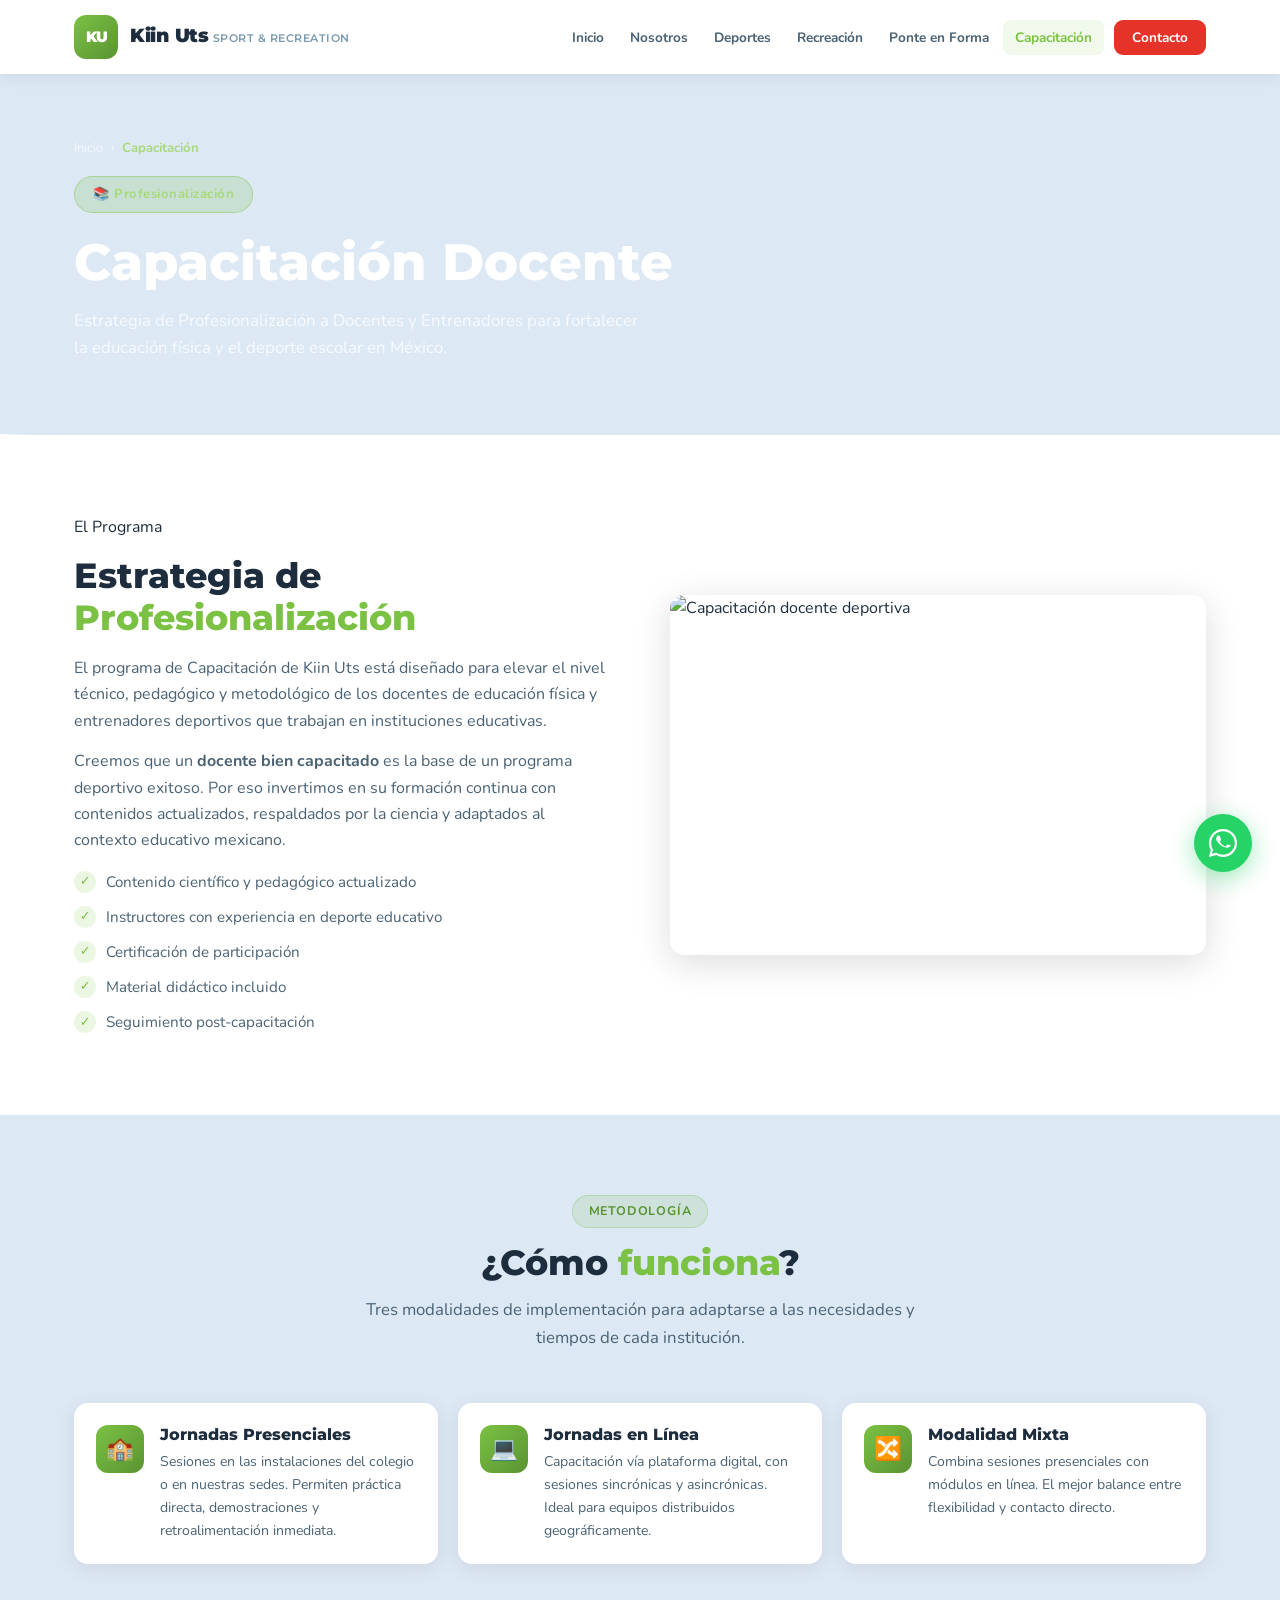
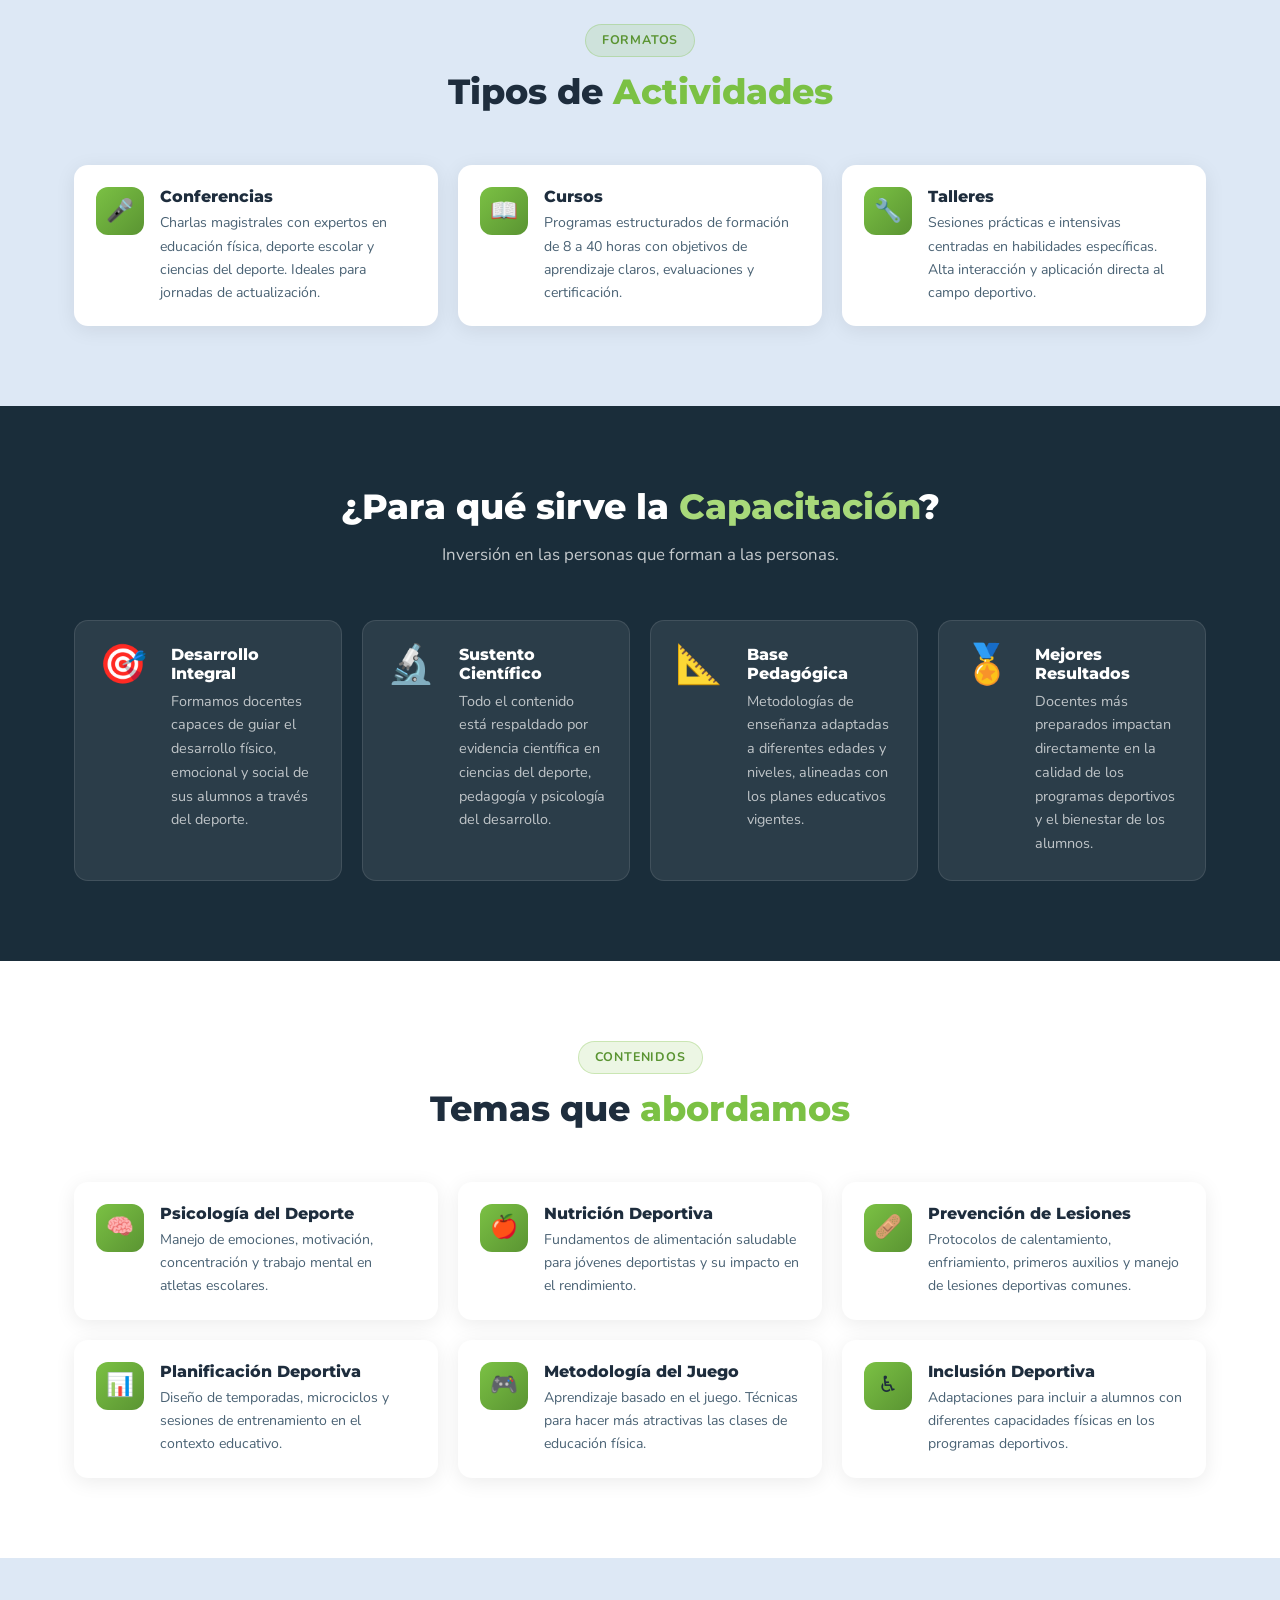
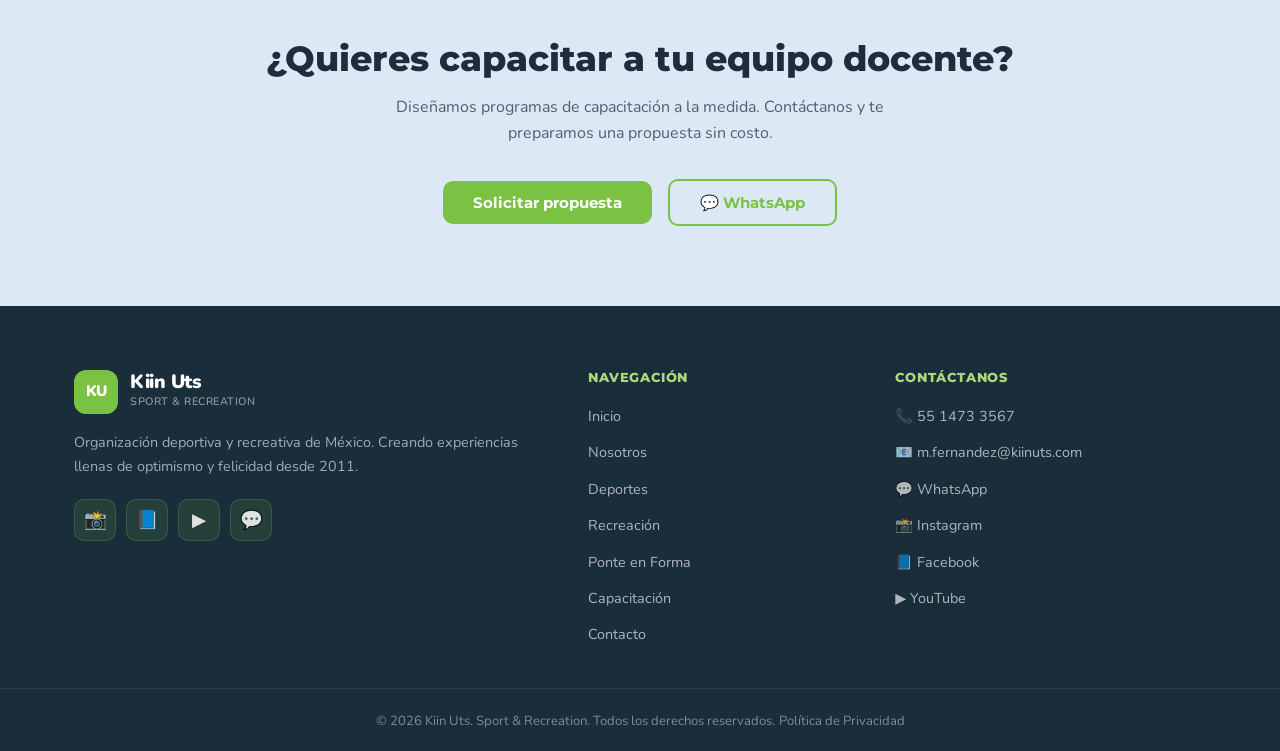
==== capacitacion.html @ e19d5873 "Build complete multi-page Kiin Uts website (7 pages) Design system: light blue bg (#dde8f5), green (" ====
<!DOCTYPE html>
<html lang="es">
<head>
  <meta charset="UTF-8">
  <meta name="viewport" content="width=device-width, initial-scale=1.0">
  <meta name="description" content="Capacitación docente y de entrenadores con Kiin Uts — Estrategia de Profesionalización para el deporte educativo en México.">
  <title>Capacitación · Kiin Uts Sport &amp; Recreation</title>
  <link rel="icon" href="data:image/svg+xml,<svg xmlns='http://www.w3.org/2000/svg' viewBox='0 0 100 100'><text y='.9em' font-size='90'>📚</text></svg>">
  <link rel="stylesheet" href="css/style.css">
</head>
<body>

<div id="nav-ph"></div>
<script src="js/shared.js"></script>

<!-- ══ HERO ══════════════════════════════════════════════ -->
<div class="page-hero" style="background-image:url('https://images.unsplash.com/photo-1524178232363-1fb2b075b655?w=1400&q=80')">
  <div class="container">
    <div class="breadcrumb">
      <a href="index.html">Inicio</a> › <span>Capacitación</span>
    </div>
    <div class="hero-tag">📚 Profesionalización</div>
    <h1>Capacitación Docente</h1>
    <p>Estrategia de Profesionalización a Docentes y Entrenadores para fortalecer la educación física y el deporte escolar en México.</p>
  </div>
</div>

<!-- ══ ¿QUÉ ES? ════════════════════════════════════════ -->
<section class="section section-alt">
  <div class="container">
    <div class="split">
      <div class="split-text fade-in-l">
        <div class="tag">El Programa</div>
        <h2>Estrategia de <span class="accent-green">Profesionalización</span></h2>
        <p>El programa de Capacitación de Kiin Uts está diseñado para elevar el nivel técnico, pedagógico y metodológico de los docentes de educación física y entrenadores deportivos que trabajan en instituciones educativas.</p>
        <p>Creemos que un <strong>docente bien capacitado</strong> es la base de un programa deportivo exitoso. Por eso invertimos en su formación continua con contenidos actualizados, respaldados por la ciencia y adaptados al contexto educativo mexicano.</p>
        <ul class="sub-list" style="margin-top:16px">
          <li>Contenido científico y pedagógico actualizado</li>
          <li>Instructores con experiencia en deporte educativo</li>
          <li>Certificación de participación</li>
          <li>Material didáctico incluido</li>
          <li>Seguimiento post-capacitación</li>
        </ul>
      </div>
      <div class="split-img fade-in-r">
        <img src="https://images.unsplash.com/photo-1544531586-fde5298cdd40?w=800&q=80&fit=crop" alt="Capacitación docente deportiva" loading="lazy">
      </div>
    </div>
  </div>
</section>

<!-- ══ CÓMO FUNCIONA ══════════════════════════════════ -->
<section class="section">
  <div class="container">
    <div class="section-header fade-in">
      <div class="tag">Metodología</div>
      <h2>¿Cómo <span class="accent-green">funciona</span>?</h2>
      <p>Tres modalidades de implementación para adaptarse a las necesidades y tiempos de cada institución.</p>
    </div>
    <div class="features-grid">
      <div class="feature-item fade-in">
        <div class="feature-icon">🏫</div>
        <div class="feature-text">
          <h4>Jornadas Presenciales</h4>
          <p>Sesiones en las instalaciones del colegio o en nuestras sedes. Permiten práctica directa, demostraciones y retroalimentación inmediata.</p>
        </div>
      </div>
      <div class="feature-item fade-in">
        <div class="feature-icon">💻</div>
        <div class="feature-text">
          <h4>Jornadas en Línea</h4>
          <p>Capacitación vía plataforma digital, con sesiones sincrónicas y asincrónicas. Ideal para equipos distribuidos geográficamente.</p>
        </div>
      </div>
      <div class="feature-item fade-in">
        <div class="feature-icon">🔀</div>
        <div class="feature-text">
          <h4>Modalidad Mixta</h4>
          <p>Combina sesiones presenciales con módulos en línea. El mejor balance entre flexibilidad y contacto directo.</p>
        </div>
      </div>
    </div>

    <div class="section-header fade-in" style="margin-top:60px">
      <div class="tag">Formatos</div>
      <h2>Tipos de <span class="accent-green">Actividades</span></h2>
    </div>
    <div class="features-grid">
      <div class="feature-item fade-in">
        <div class="feature-icon">🎤</div>
        <div class="feature-text">
          <h4>Conferencias</h4>
          <p>Charlas magistrales con expertos en educación física, deporte escolar y ciencias del deporte. Ideales para jornadas de actualización.</p>
        </div>
      </div>
      <div class="feature-item fade-in">
        <div class="feature-icon">📖</div>
        <div class="feature-text">
          <h4>Cursos</h4>
          <p>Programas estructurados de formación de 8 a 40 horas con objetivos de aprendizaje claros, evaluaciones y certificación.</p>
        </div>
      </div>
      <div class="feature-item fade-in">
        <div class="feature-icon">🔧</div>
        <div class="feature-text">
          <h4>Talleres</h4>
          <p>Sesiones prácticas e intensivas centradas en habilidades específicas. Alta interacción y aplicación directa al campo deportivo.</p>
        </div>
      </div>
    </div>
  </div>
</section>

<!-- ══ ¿PARA QUÉ? ══════════════════════════════════════ -->
<section class="section section-dark">
  <div class="container">
    <div class="section-header fade-in">
      <h2 style="color:#fff">¿Para qué sirve la <span style="color:var(--green-l)">Capacitación</span>?</h2>
      <p>Inversión en las personas que forman a las personas.</p>
    </div>
    <div class="features-grid" style="grid-template-columns:repeat(auto-fill,minmax(260px,1fr))">
      <div class="benefit-item fade-in">
        <div class="benefit-num">🎯</div>
        <div class="benefit-text">
          <h4>Desarrollo Integral</h4>
          <p>Formamos docentes capaces de guiar el desarrollo físico, emocional y social de sus alumnos a través del deporte.</p>
        </div>
      </div>
      <div class="benefit-item fade-in">
        <div class="benefit-num">🔬</div>
        <div class="benefit-text">
          <h4>Sustento Científico</h4>
          <p>Todo el contenido está respaldado por evidencia científica en ciencias del deporte, pedagogía y psicología del desarrollo.</p>
        </div>
      </div>
      <div class="benefit-item fade-in">
        <div class="benefit-num">📐</div>
        <div class="benefit-text">
          <h4>Base Pedagógica</h4>
          <p>Metodologías de enseñanza adaptadas a diferentes edades y niveles, alineadas con los planes educativos vigentes.</p>
        </div>
      </div>
      <div class="benefit-item fade-in">
        <div class="benefit-num">🏅</div>
        <div class="benefit-text">
          <h4>Mejores Resultados</h4>
          <p>Docentes más preparados impactan directamente en la calidad de los programas deportivos y el bienestar de los alumnos.</p>
        </div>
      </div>
    </div>
  </div>
</section>

<!-- ══ TEMAS ══════════════════════════════════════════ -->
<section class="section section-alt">
  <div class="container">
    <div class="section-header fade-in">
      <div class="tag">Contenidos</div>
      <h2>Temas que <span class="accent-green">abordamos</span></h2>
    </div>
    <div class="features-grid">
      <div class="feature-item fade-in">
        <div class="feature-icon">🧠</div>
        <div class="feature-text">
          <h4>Psicología del Deporte</h4>
          <p>Manejo de emociones, motivación, concentración y trabajo mental en atletas escolares.</p>
        </div>
      </div>
      <div class="feature-item fade-in">
        <div class="feature-icon">🍎</div>
        <div class="feature-text">
          <h4>Nutrición Deportiva</h4>
          <p>Fundamentos de alimentación saludable para jóvenes deportistas y su impacto en el rendimiento.</p>
        </div>
      </div>
      <div class="feature-item fade-in">
        <div class="feature-icon">🩹</div>
        <div class="feature-text">
          <h4>Prevención de Lesiones</h4>
          <p>Protocolos de calentamiento, enfriamiento, primeros auxilios y manejo de lesiones deportivas comunes.</p>
        </div>
      </div>
      <div class="feature-item fade-in">
        <div class="feature-icon">📊</div>
        <div class="feature-text">
          <h4>Planificación Deportiva</h4>
          <p>Diseño de temporadas, microciclos y sesiones de entrenamiento en el contexto educativo.</p>
        </div>
      </div>
      <div class="feature-item fade-in">
        <div class="feature-icon">🎮</div>
        <div class="feature-text">
          <h4>Metodología del Juego</h4>
          <p>Aprendizaje basado en el juego. Técnicas para hacer más atractivas las clases de educación física.</p>
        </div>
      </div>
      <div class="feature-item fade-in">
        <div class="feature-icon">♿</div>
        <div class="feature-text">
          <h4>Inclusión Deportiva</h4>
          <p>Adaptaciones para incluir a alumnos con diferentes capacidades físicas en los programas deportivos.</p>
        </div>
      </div>
    </div>
  </div>
</section>

<!-- ══ CTA ════════════════════════════════════════════ -->
<section class="section">
  <div class="container text-center fade-in">
    <h2 style="margin-bottom:14px">¿Quieres capacitar a tu equipo docente?</h2>
    <p style="margin-bottom:32px;max-width:500px;margin-left:auto;margin-right:auto">Diseñamos programas de capacitación a la medida. Contáctanos y te preparamos una propuesta sin costo.</p>
    <div class="gap-flex" style="justify-content:center">
      <a href="contacto.html" class="btn btn-primary">Solicitar propuesta</a>
      <a href="https://wa.me/5514733567" target="_blank" rel="noopener" class="btn btn-outline-green">💬 WhatsApp</a>
    </div>
  </div>
</section>

<div id="footer-ph"></div>
</body>
</html>
---- css/style.css ----
/* ═══════════════════════════════════════════════════════════
   Kiin Uts · Sport & Recreation — Shared Stylesheet
   ═══════════════════════════════════════════════════════════ */

@import url('https://fonts.googleapis.com/css2?family=Montserrat:wght@400;600;700;800;900&family=Nunito:wght@400;600;700;800&display=swap');

/* ── Variables ─────────────────────────────────────────────── */
:root {
  --bg:      #dde8f5;
  --bg-d:    #c8d9ee;
  --white:   #ffffff;
  --green:   #7bc144;
  --green-d: #5a9432;
  --green-l: #a8d97a;
  --red:     #e63329;
  --red-d:   #c0241b;
  --navy:    #1a2d3a;
  --text:    #1e2d3d;
  --text-m:  #4a6274;
  --text-s:  #7a9ab0;
  --border:  rgba(123,193,68,.22);
  --shadow:  0 4px 20px rgba(0,0,0,.08);
  --shadow-h:0 8px 36px rgba(0,0,0,.14);
  --r:       14px;
  --nav-h:   74px;
}

/* ── Reset ─────────────────────────────────────────────────── */
*, *::before, *::after { box-sizing: border-box; margin: 0; padding: 0; }
html { scroll-behavior: smooth; font-size: 16px; }
body {
  font-family: 'Nunito', system-ui, sans-serif;
  background: var(--bg);
  color: var(--text);
  line-height: 1.65;
  padding-top: var(--nav-h);
}
img { max-width: 100%; display: block; }
a  { color: inherit; text-decoration: none; }
ul { list-style: none; }

/* ── Typography ────────────────────────────────────────────── */
h1, h2, h3, h4 {
  font-family: 'Montserrat', system-ui, sans-serif;
  font-weight: 800;
  line-height: 1.2;
  color: var(--text);
}
h1 { font-size: clamp(2rem,   5vw,  3.2rem); }
h2 { font-size: clamp(1.6rem, 3.5vw, 2.2rem); }
h3 { font-size: clamp(1.1rem, 2vw,  1.4rem); }
p  { color: var(--text-m); }

/* ── Container / Section ───────────────────────────────────── */
.container { max-width: 1180px; margin: 0 auto; padding: 0 24px; }
.section    { padding: 80px 0; }
.section-sm { padding: 56px 0; }
.section-alt{ background: var(--white); }
.section-dark { background: var(--navy); color: #fff; }
.section-dark h2, .section-dark h3, .section-dark h4 { color: #fff; }
.section-dark p { color: rgba(255,255,255,.75); }
.section-green { background: var(--green); }
.section-green h2, .section-green h3, .section-green p { color: #fff; }

.section-header { text-align: center; margin-bottom: 52px; }
.section-header .tag {
  display: inline-block; padding: 5px 16px;
  background: rgba(123,193,68,.14); border: 1px solid rgba(123,193,68,.3);
  border-radius: 100px; color: var(--green-d); font-weight: 700;
  font-size: .78rem; text-transform: uppercase; letter-spacing: .8px; margin-bottom: 14px;
}
.section-header h2 { margin-bottom: 12px; }
.section-header p  { max-width: 560px; margin: 0 auto; font-size: 1.05rem; }
.accent-green { color: var(--green); }
.accent-red   { color: var(--red); }

/* ── Navigation ────────────────────────────────────────────── */
#navbar {
  position: fixed; top: 0; left: 0; right: 0;
  height: var(--nav-h); z-index: 1000;
  background: var(--white);
  box-shadow: 0 2px 16px rgba(0,0,0,.08);
  transition: box-shadow .3s;
}
#navbar.scrolled { box-shadow: 0 4px 28px rgba(0,0,0,.14); }

.nav-wrap {
  max-width: 1180px; margin: 0 auto; padding: 0 24px;
  height: 100%; display: flex; align-items: center; justify-content: space-between;
}
.nav-brand {
  display: flex; align-items: center; gap: 12px;
  font-family: 'Montserrat', sans-serif;
}
.brand-mark {
  width: 44px; height: 44px; border-radius: 12px;
  background: linear-gradient(135deg, var(--green), var(--green-d));
  display: flex; align-items: center; justify-content: center;
  font-weight: 900; font-size: .95rem; color: #fff; letter-spacing: -1px;
  flex-shrink: 0;
}
.brand-name {
  font-size: 1.2rem; font-weight: 900; color: var(--text);
  line-height: 1.1; letter-spacing: -.3px;
}
.brand-sub { font-size: .68rem; color: var(--text-s); font-weight: 600; text-transform: uppercase; letter-spacing: .5px; }

.nav-links { display: flex; align-items: center; gap: 2px; }
.nav-links a {
  padding: 8px 12px; border-radius: 8px; font-size: .85rem;
  font-weight: 700; color: var(--text-m); transition: all .2s;
  white-space: nowrap;
}
.nav-links a:hover, .nav-links a.active { color: var(--green); background: rgba(123,193,68,.1); }
.nav-links .nav-cta {
  background: var(--red); color: #fff !important; border-radius: 9px;
  padding: 8px 18px; margin-left: 8px;
}
.nav-links .nav-cta:hover { background: var(--red-d); transform: translateY(-1px); }

.nav-toggle {
  display: none; flex-direction: column; gap: 5px;
  background: none; border: none; cursor: pointer; padding: 8px;
}
.nav-toggle span { display: block; width: 24px; height: 2px; background: var(--text); border-radius: 2px; transition: all .3s; }
.nav-toggle.open span:nth-child(1) { transform: rotate(45deg) translate(5px, 5px); }
.nav-toggle.open span:nth-child(2) { opacity: 0; }
.nav-toggle.open span:nth-child(3) { transform: rotate(-45deg) translate(5px, -5px); }

/* ── Buttons ───────────────────────────────────────────────── */
.btn {
  display: inline-flex; align-items: center; gap: 8px;
  padding: 14px 30px; border-radius: 10px; font-family: 'Montserrat', sans-serif;
  font-weight: 700; font-size: .95rem; cursor: pointer; border: none;
  text-decoration: none; transition: all .22s; line-height: 1;
}
.btn-primary { background: var(--green); color: #fff; }
.btn-primary:hover { background: var(--green-d); transform: translateY(-2px); box-shadow: 0 8px 24px rgba(123,193,68,.35); }
.btn-red { background: var(--red); color: #fff; }
.btn-red:hover { background: var(--red-d); transform: translateY(-2px); box-shadow: 0 8px 24px rgba(230,51,41,.35); }
.btn-outline-white { background: transparent; color: #fff; border: 2px solid rgba(255,255,255,.7); }
.btn-outline-white:hover { background: rgba(255,255,255,.12); border-color: #fff; transform: translateY(-2px); }
.btn-outline-green { background: transparent; color: var(--green); border: 2px solid var(--green); }
.btn-outline-green:hover { background: var(--green); color: #fff; transform: translateY(-2px); }
.btn-sm { padding: 10px 22px; font-size: .88rem; }
.btn-full { width: 100%; justify-content: center; }

/* ── Cards ─────────────────────────────────────────────────── */
.card {
  background: var(--white); border-radius: var(--r);
  box-shadow: var(--shadow); transition: all .25s;
}
.card:hover { box-shadow: var(--shadow-h); transform: translateY(-3px); }
.card-pad { padding: 28px; }

/* ── Hero — Index ──────────────────────────────────────────── */
.hero-index {
  min-height: calc(100vh - var(--nav-h));
  display: flex; align-items: center;
  background:
    linear-gradient(135deg, rgba(26,45,58,.88) 0%, rgba(30,70,40,.82) 100%),
    url('https://images.unsplash.com/photo-1571019613454-1cb2f99b2d8b?w=1600&q=80') center/cover no-repeat;
  position: relative; overflow: hidden;
}
.hero-index::after {
  content: ''; position: absolute; bottom: -1px; left: 0; right: 0; height: 80px;
  background: var(--bg);
  clip-path: polygon(0 100%, 100% 100%, 100% 0);
}
.hero-content { position: relative; z-index: 1; max-width: 700px; }
.hero-tag {
  display: inline-flex; align-items: center; gap: 8px;
  padding: 7px 18px; background: rgba(123,193,68,.2);
  border: 1px solid rgba(123,193,68,.4); border-radius: 100px;
  color: var(--green-l); font-weight: 700; font-size: .82rem;
  letter-spacing: .5px; margin-bottom: 24px;
}
.hero-index h1 {
  color: #fff; font-size: clamp(2.2rem, 5.5vw, 3.6rem);
  font-weight: 900; line-height: 1.1; margin-bottom: 20px;
}
.hero-index h1 .hl { color: var(--green-l); }
.hero-index .hero-sub {
  color: rgba(255,255,255,.82); font-size: clamp(1rem, 2vw, 1.2rem);
  max-width: 540px; margin-bottom: 36px;
}
.hero-btns { display: flex; gap: 14px; flex-wrap: wrap; }

/* ── Hero — Inner pages ────────────────────────────────────── */
.page-hero {
  padding: 64px 0 72px;
  background:
    linear-gradient(135deg, rgba(26,45,58,.9) 0%, rgba(30,80,45,.85) 100%),
    url('') center/cover no-repeat;
  position: relative;
}
.page-hero::after {
  content: ''; position: absolute; bottom: -1px; left: 0; right: 0; height: 60px;
  background: var(--bg); clip-path: polygon(0 100%, 100% 100%, 100% 0);
}
.page-hero .breadcrumb {
  display: flex; gap: 8px; align-items: center;
  font-size: .82rem; color: rgba(255,255,255,.6); margin-bottom: 16px;
}
.page-hero .breadcrumb a { color: rgba(255,255,255,.6); }
.page-hero .breadcrumb a:hover { color: var(--green-l); }
.page-hero .breadcrumb span { color: var(--green-l); font-weight: 700; }
.page-hero h1 { color: #fff; margin-bottom: 14px; }
.page-hero p  { color: rgba(255,255,255,.78); max-width: 580px; font-size: 1.05rem; }
.page-hero .hero-tag { margin-bottom: 18px; }

/* ── Stats bar ─────────────────────────────────────────────── */
.stats-bar {
  display: grid; grid-template-columns: repeat(4, 1fr);
  background: var(--green); gap: 0;
}
.stat-item {
  text-align: center; padding: 28px 16px;
  border-right: 1px solid rgba(255,255,255,.2);
}
.stat-item:last-child { border-right: none; }
.stat-num {
  font-family: 'Montserrat', sans-serif; font-weight: 900;
  font-size: 2.2rem; color: #fff; line-height: 1; display: block;
}
.stat-label { font-size: .82rem; color: rgba(255,255,255,.85); display: block; margin-top: 4px; font-weight: 600; }

/* ── Services grid ─────────────────────────────────────────── */
.services-grid { display: grid; grid-template-columns: repeat(auto-fill, minmax(260px, 1fr)); gap: 24px; }
.service-card {
  background: var(--white); border-radius: var(--r); padding: 32px 28px;
  border-top: 4px solid var(--green); box-shadow: var(--shadow);
  transition: all .25s; text-decoration: none; display: block; color: inherit;
}
.service-card:hover { box-shadow: var(--shadow-h); transform: translateY(-4px); border-top-color: var(--red); }
.service-icon { font-size: 2.4rem; margin-bottom: 18px; display: block; }
.service-card h3 { color: var(--text); margin-bottom: 10px; }
.service-card p  { font-size: .92rem; line-height: 1.65; }
.service-link { display: inline-flex; align-items: center; gap: 6px; margin-top: 16px; color: var(--green); font-weight: 700; font-size: .88rem; transition: gap .2s; }
.service-card:hover .service-link { gap: 10px; }

/* ── Features list ─────────────────────────────────────────── */
.features-grid { display: grid; grid-template-columns: repeat(auto-fill, minmax(280px, 1fr)); gap: 20px; }
.feature-item {
  display: flex; gap: 16px; align-items: flex-start;
  background: var(--white); border-radius: var(--r); padding: 22px; box-shadow: var(--shadow);
}
.feature-icon {
  width: 48px; height: 48px; border-radius: 12px;
  background: linear-gradient(135deg, var(--green), var(--green-d));
  display: flex; align-items: center; justify-content: center;
  font-size: 1.4rem; flex-shrink: 0;
}
.feature-icon.red { background: linear-gradient(135deg, var(--red), var(--red-d)); }
.feature-text h4 { color: var(--text); margin-bottom: 5px; font-size: 1rem; }
.feature-text p  { font-size: .88rem; }

/* ── Content split (image + text) ─────────────────────────── */
.split { display: grid; grid-template-columns: 1fr 1fr; gap: 60px; align-items: center; }
.split.reverse { direction: rtl; }
.split.reverse > * { direction: ltr; }
.split-img { border-radius: var(--r); overflow: hidden; box-shadow: var(--shadow-h); }
.split-img img { width: 100%; height: 360px; object-fit: cover; }
.split-text .tag { margin-bottom: 14px; display: inline-block; }
.split-text h2 { margin-bottom: 16px; }
.split-text p  { margin-bottom: 14px; }

/* ── Ligas CTA ─────────────────────────────────────────────── */
.ligas-cta {
  background: linear-gradient(135deg, var(--navy), #2d4a5a);
  border-radius: var(--r); padding: 48px 40px;
  display: flex; align-items: center; justify-content: space-between;
  gap: 32px; flex-wrap: wrap;
}
.ligas-cta .cta-text h2 { color: #fff; margin-bottom: 10px; }
.ligas-cta .cta-text p  { color: rgba(255,255,255,.75); max-width: 480px; }

/* ── Client pills ──────────────────────────────────────────── */
.clients-grid {
  display: flex; flex-wrap: wrap; gap: 10px; justify-content: center;
}
.client-pill {
  padding: 9px 20px; background: var(--white);
  border-radius: 100px; border: 1.5px solid var(--border);
  font-weight: 700; font-size: .82rem; color: var(--text-m);
  transition: all .2s; cursor: default; text-align: center;
}
.client-pill:hover {
  background: var(--green); color: #fff; border-color: var(--green);
  transform: translateY(-2px); box-shadow: 0 4px 14px rgba(123,193,68,.3);
}
.client-pill.empresa { border-color: rgba(230,51,41,.2); }
.client-pill.empresa:hover { background: var(--red); border-color: var(--red); box-shadow: 0 4px 14px rgba(230,51,41,.3); }

/* ── Values/Mission cards ──────────────────────────────────── */
.values-grid { display: grid; grid-template-columns: repeat(auto-fill, minmax(180px, 1fr)); gap: 16px; }
.value-card {
  background: var(--white); border-radius: var(--r); padding: 24px 20px;
  text-align: center; box-shadow: var(--shadow); border-bottom: 3px solid var(--green);
}
.value-card .val-icon { font-size: 2rem; margin-bottom: 12px; }
.value-card h4 { font-size: .92rem; color: var(--text); }

.mission-grid { display: grid; grid-template-columns: 1fr 1fr; gap: 24px; }
.mission-card {
  background: var(--white); border-radius: var(--r); padding: 32px;
  box-shadow: var(--shadow); border-left: 5px solid var(--green);
}
.mission-card.vision { border-left-color: var(--red); }
.mission-card .mc-label {
  font-size: .75rem; font-weight: 800; text-transform: uppercase;
  letter-spacing: 1px; color: var(--green); margin-bottom: 12px; display: block;
}
.mission-card.vision .mc-label { color: var(--red); }
.mission-card h3 { margin-bottom: 12px; }

/* ── Recreation services ───────────────────────────────────── */
.rec-grid { display: grid; grid-template-columns: repeat(auto-fill, minmax(290px, 1fr)); gap: 24px; }
.rec-card {
  background: var(--white); border-radius: var(--r); overflow: hidden;
  box-shadow: var(--shadow); transition: all .25s;
}
.rec-card:hover { box-shadow: var(--shadow-h); transform: translateY(-4px); }
.rec-card-img { height: 200px; overflow: hidden; }
.rec-card-img img { width: 100%; height: 100%; object-fit: cover; transition: transform .4s; }
.rec-card:hover .rec-card-img img { transform: scale(1.06); }
.rec-card-body { padding: 24px; }
.rec-card-body h3 { margin-bottom: 10px; }
.rec-card-body p { font-size: .9rem; }
.rec-tag {
  display: inline-block; padding: 3px 10px; border-radius: 100px;
  font-size: .72rem; font-weight: 800; text-transform: uppercase; letter-spacing: .5px;
  background: rgba(123,193,68,.12); color: var(--green-d); margin-bottom: 10px;
}

/* ── Sub-list ──────────────────────────────────────────────── */
.sub-list { list-style: none; display: flex; flex-direction: column; gap: 10px; }
.sub-list li {
  display: flex; gap: 10px; align-items: flex-start;
  font-size: .95rem; color: var(--text-m);
}
.sub-list li::before {
  content: '✓'; width: 22px; height: 22px; border-radius: 50%;
  background: rgba(123,193,68,.15); color: var(--green);
  font-weight: 900; font-size: .8rem; display: flex; align-items: center;
  justify-content: center; flex-shrink: 0; margin-top: 1px;
}
.sub-list.red li::before { background: rgba(230,51,41,.12); color: var(--red); content: '→'; }

/* ── Tests (Ponte en Forma) ────────────────────────────────── */
.tests-grid { display: grid; grid-template-columns: repeat(auto-fill, minmax(320px, 1fr)); gap: 24px; }
.test-card {
  background: var(--white); border-radius: var(--r); padding: 28px;
  box-shadow: var(--shadow); border-top: 5px solid var(--green);
}
.test-card.alt { border-top-color: var(--red); }
.test-card h3 { margin-bottom: 18px; display: flex; align-items: center; gap: 10px; }
.test-badge {
  display: inline-flex; align-items: center; justify-content: center;
  width: 36px; height: 36px; border-radius: 9px;
  background: rgba(123,193,68,.12); color: var(--green); font-size: 1.2rem; flex-shrink: 0;
}
.test-card.alt .test-badge { background: rgba(230,51,41,.1); color: var(--red); }
.test-items { display: grid; grid-template-columns: 1fr 1fr; gap: 8px; }
.test-item {
  display: flex; align-items: center; gap: 8px; padding: 8px 12px;
  background: var(--bg); border-radius: 8px; font-size: .86rem; font-weight: 600; color: var(--text);
}
.test-item::before { content: '•'; color: var(--green); font-size: 1.2rem; line-height: 1; }
.test-card.alt .test-item::before { color: var(--red); }

/* ── Benefits highlight ────────────────────────────────────── */
.benefit-item {
  display: flex; gap: 20px; align-items: flex-start;
  padding: 24px; border-radius: var(--r); background: rgba(255,255,255,.08);
  border: 1px solid rgba(255,255,255,.1);
}
.benefit-num {
  font-family: 'Montserrat', sans-serif; font-weight: 900;
  font-size: 2.4rem; color: var(--green-l); line-height: 1; flex-shrink: 0; width: 52px;
}
.benefit-text h4 { color: #fff; margin-bottom: 6px; }
.benefit-text p  { color: rgba(255,255,255,.7); font-size: .9rem; }

/* ── Contact ───────────────────────────────────────────────── */
.contact-grid { display: grid; grid-template-columns: 1fr 1.6fr; gap: 48px; align-items: start; }
.contact-info-list { display: flex; flex-direction: column; gap: 18px; margin-bottom: 32px; }
.ci { display: flex; gap: 14px; align-items: flex-start; }
.ci-icon {
  width: 48px; height: 48px; border-radius: 12px;
  background: rgba(123,193,68,.12); border: 1.5px solid var(--border);
  display: flex; align-items: center; justify-content: center;
  font-size: 1.3rem; flex-shrink: 0;
}
.ci-text h4 { color: var(--green-d); font-size: .8rem; text-transform: uppercase; letter-spacing: .5px; margin-bottom: 3px; }
.ci-text p, .ci-text a { font-size: .95rem; color: var(--text-m); }
.ci-text a:hover { color: var(--green); }

.contact-form { background: var(--white); border-radius: var(--r); padding: 36px; box-shadow: var(--shadow); }
.contact-form h3 { margin-bottom: 24px; }
.form-group { display: flex; flex-direction: column; gap: 6px; margin-bottom: 18px; }
.form-row { display: grid; grid-template-columns: 1fr 1fr; gap: 16px; }
.form-group label { font-size: .85rem; font-weight: 700; color: var(--text-m); }
.form-group input,
.form-group select,
.form-group textarea {
  background: var(--bg); border: 1.5px solid rgba(123,193,68,.2);
  border-radius: 9px; padding: 12px 14px; color: var(--text);
  font-size: .92rem; font-family: 'Nunito', sans-serif; outline: none; transition: border-color .2s;
}
.form-group input:focus, .form-group select:focus, .form-group textarea:focus { border-color: var(--green); }
.form-group input::placeholder, .form-group textarea::placeholder { color: var(--text-s); }
.form-group select option { background: #fff; }
.form-group textarea { min-height: 120px; resize: vertical; }
.form-status { text-align: center; font-weight: 700; min-height: 22px; margin-top: 10px; font-size: .9rem; }
.form-status.ok  { color: var(--green); }
.form-status.err { color: var(--red);   }

/* ── Calendly wrapper ──────────────────────────────────────── */
.calendly-wrap {
  background: var(--white); border-radius: var(--r);
  overflow: hidden; box-shadow: var(--shadow);
}

/* ── Social links ──────────────────────────────────────────── */
.social-links { display: flex; gap: 10px; flex-wrap: wrap; }
.social-btn {
  display: inline-flex; align-items: center; justify-content: center;
  width: 42px; height: 42px; border-radius: 10px;
  background: rgba(123,193,68,.12); border: 1px solid var(--border);
  font-size: 1.15rem; transition: all .2s;
}
.social-btn:hover { background: var(--green); transform: translateY(-2px); }
.social-links.large .social-btn {
  width: auto; padding: 10px 18px; gap: 8px; font-size: .88rem; font-weight: 700;
}

/* ── Footer ────────────────────────────────────────────────── */
footer { background: var(--navy); color: rgba(255,255,255,.85); }
.footer-top { padding: 64px 0 40px; }
.footer-grid { display: grid; grid-template-columns: 1.8fr 1fr 1.2fr; gap: 48px; }
.footer-logo { display: flex; align-items: center; gap: 12px; margin-bottom: 16px; }
.footer-logo .brand-mark { background: var(--green); }
.footer-logo .brand-name { color: #fff; }
.footer-logo .brand-sub  { color: rgba(255,255,255,.5); }
.footer-brand p { color: rgba(255,255,255,.6); font-size: .9rem; line-height: 1.7; margin-bottom: 20px; }
.footer-col h4 { color: var(--green-l); font-size: .8rem; text-transform: uppercase; letter-spacing: .8px; margin-bottom: 18px; }
.footer-col ul { display: flex; flex-direction: column; gap: 10px; }
.footer-col a { color: rgba(255,255,255,.65); font-size: .9rem; transition: color .2s; }
.footer-col a:hover { color: var(--green-l); }
.footer-bottom {
  padding: 18px 0; border-top: 1px solid rgba(255,255,255,.08);
  display: flex; align-items: center; justify-content: space-between; flex-wrap: wrap; gap: 10px;
}
.footer-bottom span { font-size: .82rem; color: rgba(255,255,255,.45); }
.footer-bottom a { font-size: .82rem; color: rgba(255,255,255,.45); transition: color .2s; }
.footer-bottom a:hover { color: var(--green-l); }

/* ── WhatsApp button ───────────────────────────────────────── */
.wa-btn {
  position: fixed; bottom: 28px; right: 28px; z-index: 999;
  width: 58px; height: 58px; border-radius: 50%;
  background: #25D366; color: #fff;
  display: flex; align-items: center; justify-content: center;
  box-shadow: 0 6px 24px rgba(37,211,102,.45);
  transition: all .25s; font-size: 1.6rem;
}
.wa-btn:hover { transform: scale(1.1) translateY(-3px); box-shadow: 0 10px 32px rgba(37,211,102,.5); }
.wa-btn svg { width: 30px; height: 30px; }

/* ── Animations ────────────────────────────────────────────── */
.fade-in { opacity: 0; transform: translateY(20px); transition: opacity .6s ease, transform .6s ease; }
.fade-in.visible { opacity: 1; transform: translateY(0); }
.fade-in-l { opacity: 0; transform: translateX(-24px); transition: opacity .6s ease, transform .6s ease; }
.fade-in-l.visible { opacity: 1; transform: translateX(0); }
.fade-in-r { opacity: 0; transform: translateX(24px); transition: opacity .6s ease, transform .6s ease; }
.fade-in-r.visible { opacity: 1; transform: translateX(0); }

/* ── Utilities ─────────────────────────────────────────────── */
.text-center { text-align: center; }
.mb-0 { margin-bottom: 0 !important; }
.mb-8 { margin-bottom: 8px; }
.mb-16 { margin-bottom: 16px; }
.mb-24 { margin-bottom: 24px; }
.mt-24 { margin-top: 24px; }
.gap-flex { display: flex; gap: 16px; flex-wrap: wrap; align-items: center; }
.divider { border: none; border-top: 1px solid var(--bg-d); margin: 40px 0; }

/* ── Media Queries ─────────────────────────────────────────── */
@media (max-width: 960px) {
  .split        { grid-template-columns: 1fr; gap: 36px; }
  .split.reverse { direction: ltr; }
  .split-img    { order: -1; }
  .split-img img { height: 260px; }
  .stats-bar    { grid-template-columns: repeat(2, 1fr); }
  .stat-item    { border-right: none; border-bottom: 1px solid rgba(255,255,255,.2); }
  .stat-item:nth-child(odd) { border-right: 1px solid rgba(255,255,255,.2); }
  .footer-grid  { grid-template-columns: 1fr 1fr; }
  .footer-brand { grid-column: span 2; }
  .mission-grid { grid-template-columns: 1fr; }
  .contact-grid { grid-template-columns: 1fr; }
}
@media (max-width: 768px) {
  body { padding-top: var(--nav-h); }
  .nav-toggle { display: flex; }
  .nav-links {
    position: absolute; top: var(--nav-h); left: 0; right: 0;
    background: var(--white); flex-direction: column; padding: 16px 20px; gap: 4px;
    border-bottom: 1px solid var(--bg-d); display: none;
    box-shadow: 0 8px 24px rgba(0,0,0,.12);
  }
  .nav-links.open { display: flex; }
  .nav-links a { padding: 12px 14px; width: 100%; }
  .nav-links .nav-cta { margin-left: 0; }
  .hero-index { min-height: 80vh; }
  .hero-btns  { flex-direction: column; align-items: flex-start; }
  .ligas-cta  { flex-direction: column; text-align: center; }
  .form-row   { grid-template-columns: 1fr; }
  .tests-grid { grid-template-columns: 1fr; }
  .test-items { grid-template-columns: 1fr; }
}
@media (max-width: 560px) {
  .section    { padding: 56px 0; }
  .stats-bar  { grid-template-columns: repeat(2, 1fr); }
  .footer-grid{ grid-template-columns: 1fr; }
  .footer-brand { grid-column: span 1; }
  .footer-bottom { flex-direction: column; text-align: center; }
  .values-grid { grid-template-columns: repeat(2, 1fr); }
  .hero-index h1 { font-size: 2rem; }
}
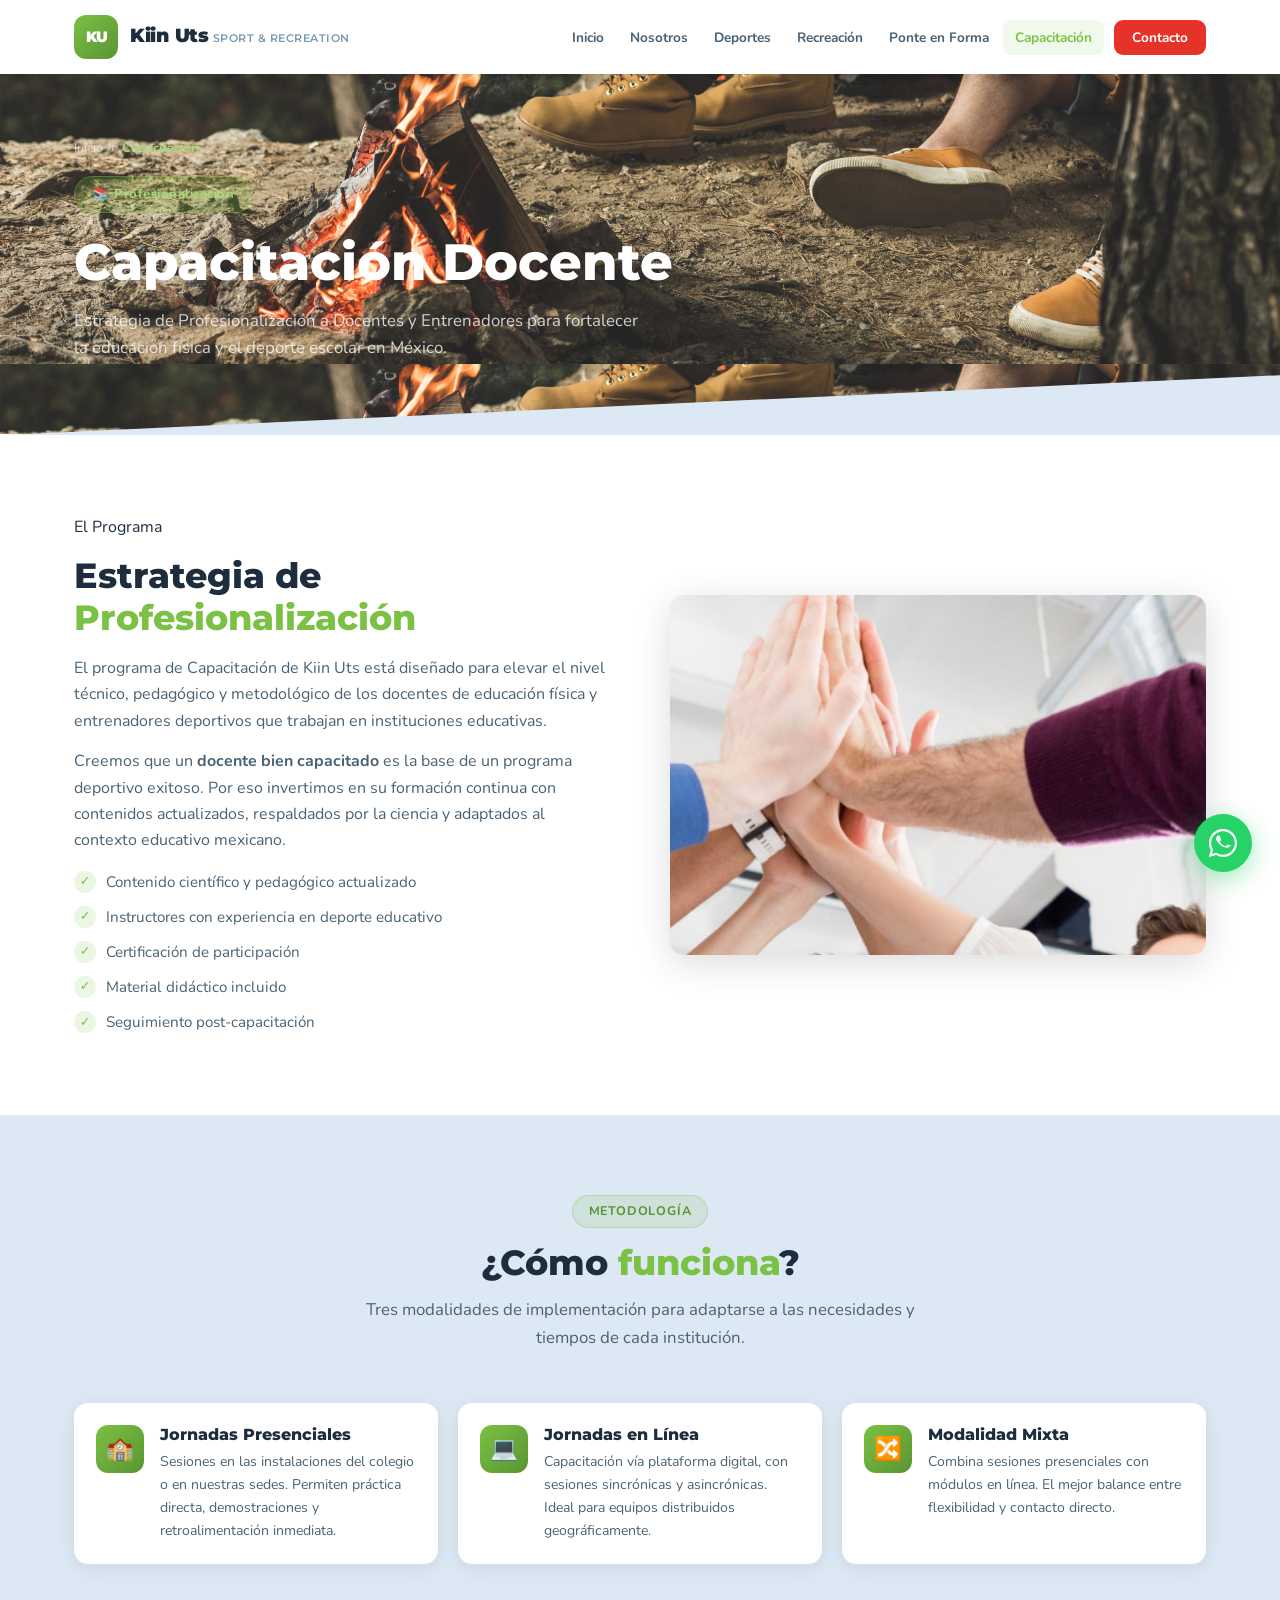
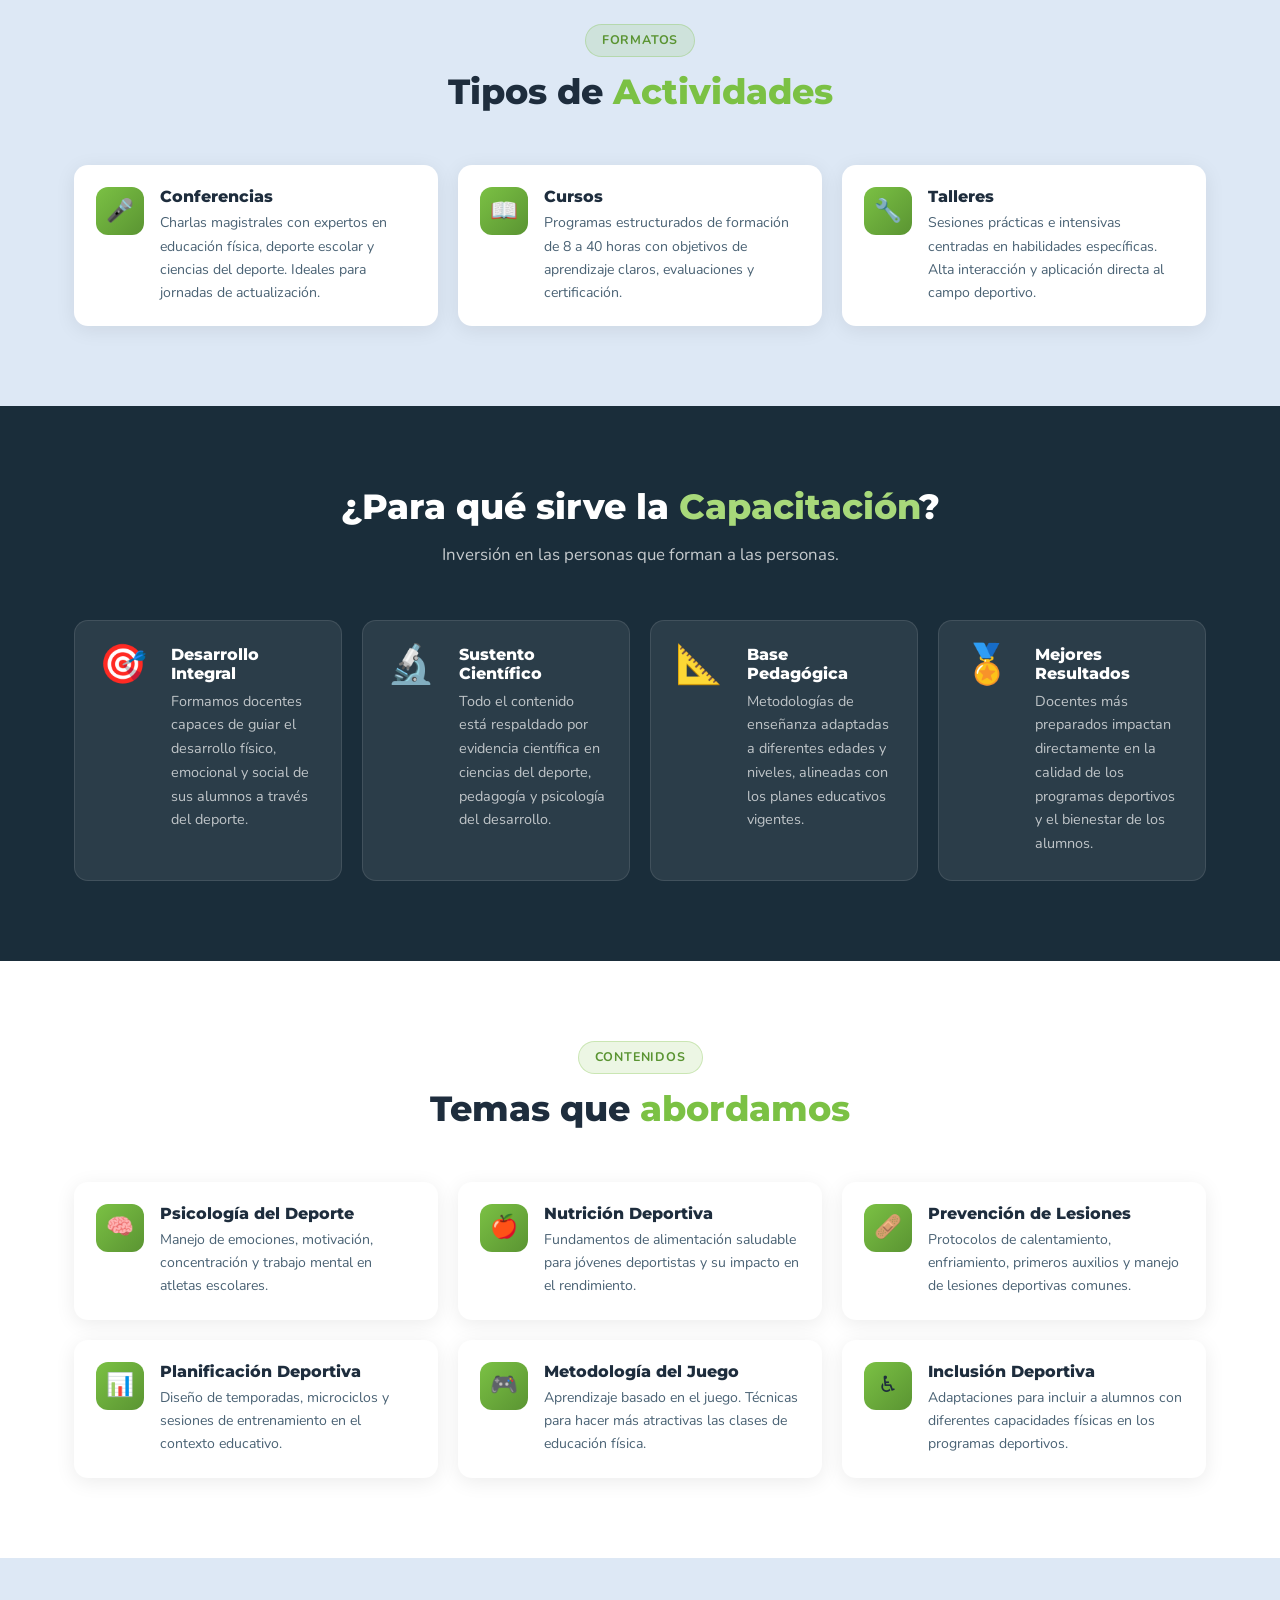
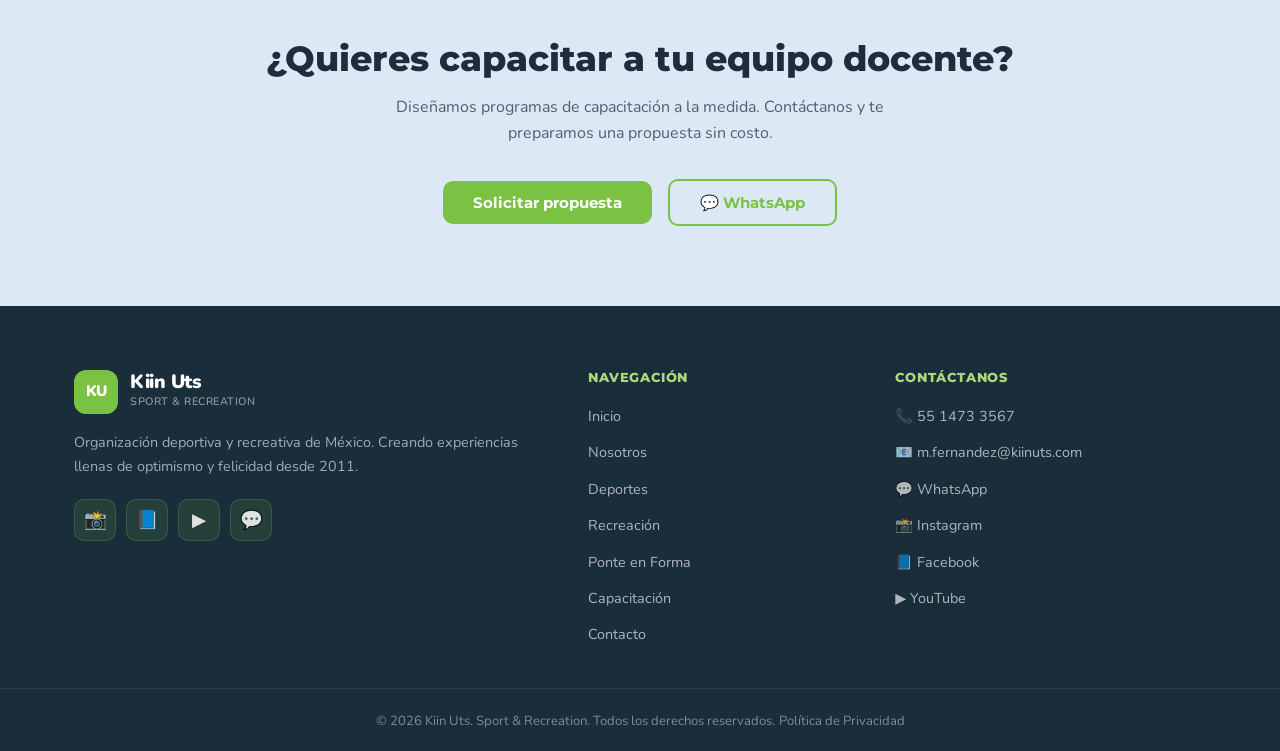
==== commit cb6b1fb5: "Add real Kiin Uts photos and client logos across all pages - Copy 75 assets from Kiin Uts photo arch" ====
--- a/capacitacion.html
+++ b/capacitacion.html
@@ -14,7 +14,7 @@
 <script src="js/shared.js"></script>
 
 <!-- ══ HERO ══════════════════════════════════════════════ -->
-<div class="page-hero" style="background-image:url('https://images.unsplash.com/photo-1524178232363-1fb2b075b655?w=1400&q=80')">
+<div class="page-hero" style="background-image:url('img/team.jpeg')">
   <div class="container">
     <div class="breadcrumb">
       <a href="index.html">Inicio</a> › <span>Capacitación</span>
@@ -43,7 +43,7 @@
         </ul>
       </div>
       <div class="split-img fade-in-r">
-        <img src="https://images.unsplash.com/photo-1544531586-fde5298cdd40?w=800&q=80&fit=crop" alt="Capacitación docente deportiva" loading="lazy">
+        <img src="img/campamento.jpeg" alt="Capacitación docente deportiva Kiin Uts" loading="lazy">
       </div>
     </div>
   </div>
--- a/css/style.css
+++ b/css/style.css
@@ -292,6 +292,19 @@
 .client-pill.empresa { border-color: rgba(230,51,41,.2); }
 .client-pill.empresa:hover { background: var(--red); border-color: var(--red); box-shadow: 0 4px 14px rgba(230,51,41,.3); }
 
+/* ── Client logos grid ─────────────────────────────────────── */
+.clients-logos {
+  display: flex; flex-wrap: wrap; gap: 16px; justify-content: center; align-items: center;
+}
+.client-logo-wrap {
+  background: var(--white); border-radius: var(--r); border: 1.5px solid var(--border);
+  padding: 12px 16px; display: flex; align-items: center; justify-content: center;
+  transition: all .2s; width: 130px; height: 80px;
+}
+.client-logo-wrap:hover { box-shadow: 0 4px 14px rgba(0,0,0,.1); transform: translateY(-2px); border-color: var(--green); }
+.client-logo-wrap img { max-width: 100%; max-height: 100%; object-fit: contain; filter: grayscale(30%); transition: filter .2s; }
+.client-logo-wrap:hover img { filter: grayscale(0%); }
+
 /* ── Values/Mission cards ──────────────────────────────────── */
 .values-grid { display: grid; grid-template-columns: repeat(auto-fill, minmax(180px, 1fr)); gap: 16px; }
 .value-card {
